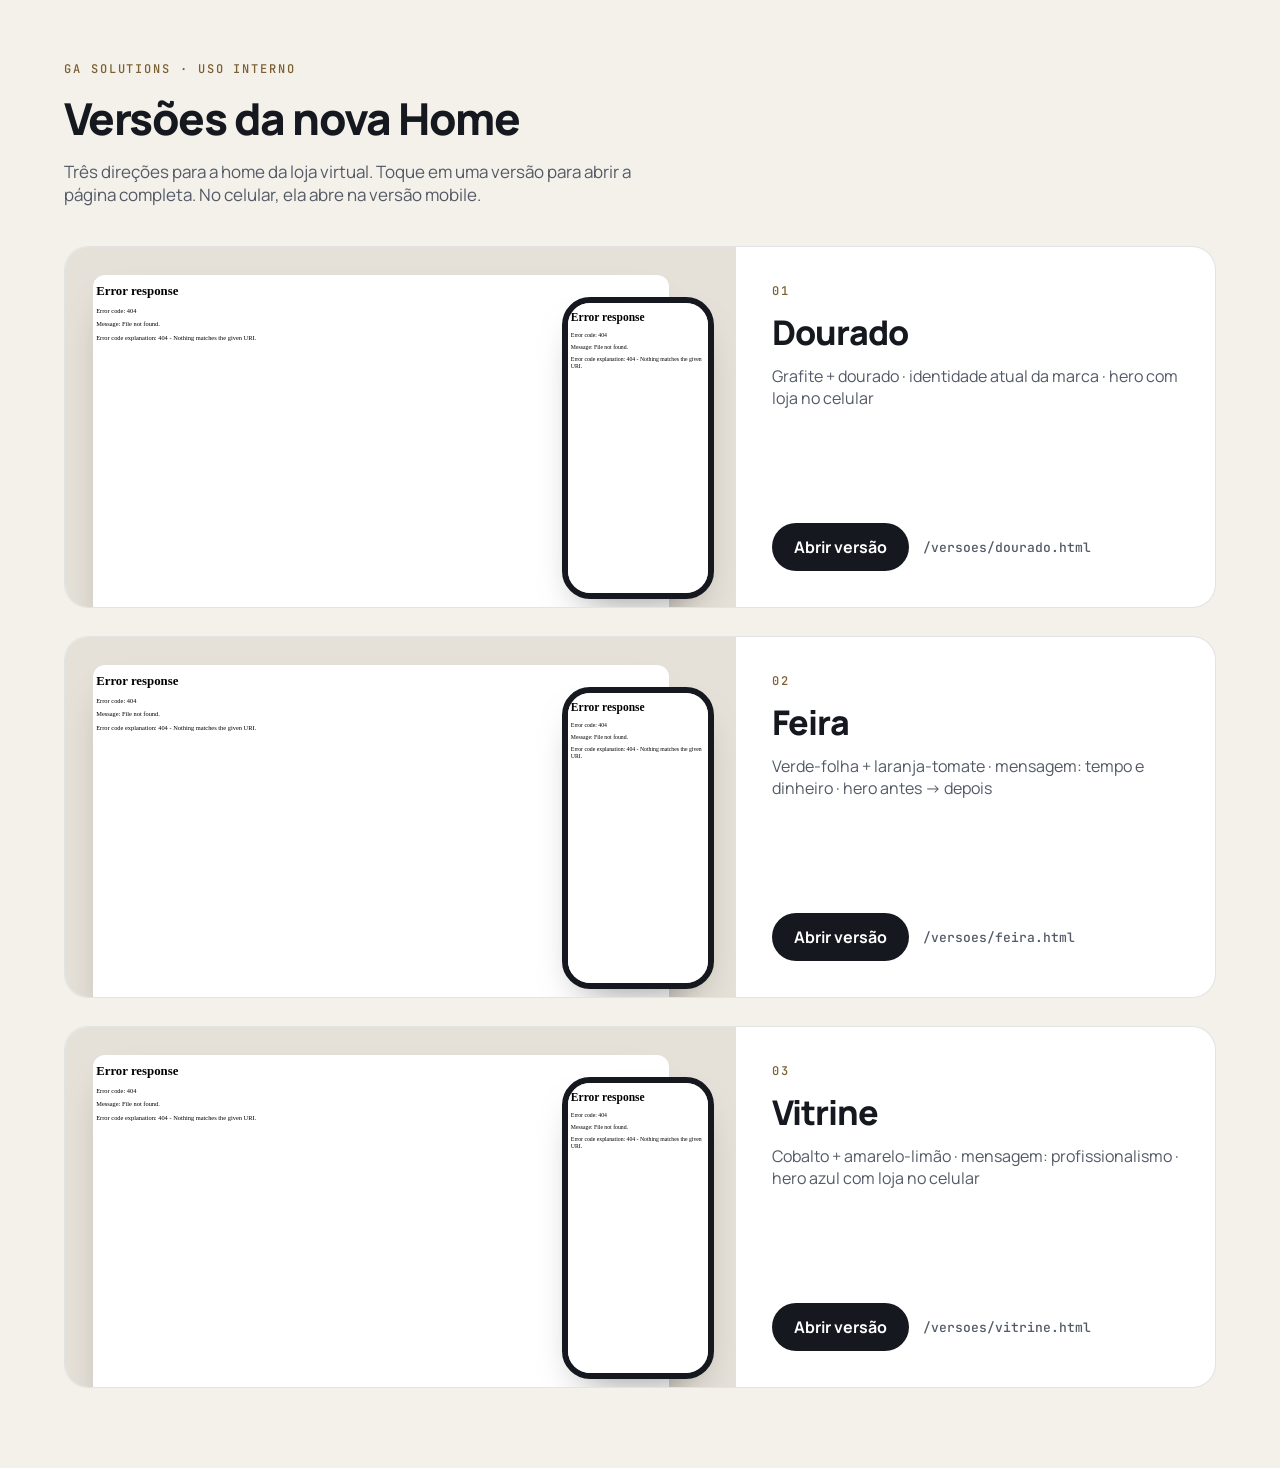
==== my-portfolio/public/index.html @ d81983e4 "Substitui main pelas 3 versões da home (antiga main em main_old) Co-Authored-By: Claude Opus 5.5 <no" ====
<!doctype html>
<html lang="pt-BR"><head><meta charset="utf-8"><meta name="viewport" content="width=device-width,initial-scale=1">
<meta name="robots" content="noindex,nofollow"><title>GA Solutions — Versões da Home</title>
<link rel="preconnect" href="https://fonts.googleapis.com"><link rel="preconnect" href="https://fonts.gstatic.com" crossorigin>
<link href="https://fonts.googleapis.com/css2?family=Bodoni+Moda:ital,opsz,wght@0,6..96,400;0,6..96,500;1,6..96,400;1,6..96,500&family=Manrope:wght@400;500;600;700;800&family=JetBrains+Mono:wght@500&display=swap" rel="stylesheet">
<style>
:root{--bg:#F4F1EA;--ink:#15191F;--muted:#535A66;--line:rgba(21,25,31,.12);--accent:#7A5F32}
*{box-sizing:border-box}body{margin:0;background:var(--bg);color:var(--ink);font-family:Manrope,system-ui,sans-serif;-webkit-font-smoothing:antialiased}
header{max-width:1200px;margin:0 auto;padding:56px 24px 8px}
header small{font:500 12px 'JetBrains Mono',monospace;letter-spacing:.16em;text-transform:uppercase;color:var(--accent)}
h1{font-size:44px;font-weight:800;letter-spacing:-.035em;margin:10px 0 0}
header p{color:var(--muted);font-size:17px;max-width:60ch;margin:12px 0 0}
main{max-width:1200px;margin:0 auto;padding:32px 24px 80px;display:grid;gap:28px}
.card{display:grid;grid-template-columns:1.4fr 1fr;background:#fff;border:1px solid var(--line);border-radius:24px;overflow:hidden}
.thumbs{position:relative;background:#E6E1D8;height:360px;overflow:hidden}
.thumbs iframe{border:0;pointer-events:none;transform-origin:0 0;background:#fff}
.tdesk{position:absolute;left:28px;top:28px;width:576px;height:360px;border-radius:12px 12px 0 0;overflow:hidden;box-shadow:0 20px 40px -20px rgba(0,0,0,.4)}
.tdesk iframe{width:1440px;height:900px;transform:scale(.4)}
.tmob{position:absolute;right:28px;top:56px;width:140px;height:290px;border-radius:22px;overflow:hidden;outline:6px solid var(--ink);box-shadow:0 20px 40px -16px rgba(0,0,0,.5)}
.tmob iframe{width:390px;height:808px;transform:scale(.359)}
.info{padding:36px;display:flex;flex-direction:column;gap:10px}
.n{font:500 12px 'JetBrains Mono',monospace;letter-spacing:.16em;color:var(--accent)}
.info h2{margin:0;font-size:34px;font-weight:800;letter-spacing:-.03em}
.info p{margin:0;color:var(--muted)}
.acts{margin-top:auto;display:flex;flex-wrap:wrap;gap:14px;align-items:center;padding-top:20px}
.go{display:inline-flex;align-items:center;height:48px;padding:0 22px;border-radius:999px;background:var(--ink);color:#fff;font-weight:700;text-decoration:none}
.go:hover{opacity:.9}
code{font:500 13px 'JetBrains Mono',monospace;color:var(--muted)}
@media(max-width:860px){.card{grid-template-columns:1fr}.thumbs{height:260px}.tdesk{left:16px;top:16px;width:432px;height:270px}.tdesk iframe{transform:scale(.3)}.tmob{right:16px;top:40px;width:110px;height:228px;border-radius:18px}.tmob iframe{transform:scale(.282)}h1{font-size:34px}.info{padding:24px}}
</style></head>
<body>
<header><small>GA Solutions · uso interno</small><h1>Versões da nova Home</h1>
<p>Três direções para a home da loja virtual. Toque em uma versão para abrir a página completa. No celular, ela abre na versão mobile.</p></header>
<main>
<article class="card">
 <div class="thumbs" aria-hidden="true">
  <div class="tdesk"><iframe src="/versoes/dourado.html" loading="lazy" tabindex="-1" title=""></iframe></div>
  <div class="tmob"><iframe src="/versoes/dourado.html" loading="lazy" tabindex="-1" title=""></iframe></div>
 </div>
 <div class="info"><span class="n">01</span><h2>Dourado</h2><p>Grafite + dourado · identidade atual da marca · hero com loja no celular</p>
  <div class="acts"><a class="go" href="/versoes/dourado.html">Abrir versão</a><code>/versoes/dourado.html</code></div></div>
</article>
<article class="card">
 <div class="thumbs" aria-hidden="true">
  <div class="tdesk"><iframe src="/versoes/feira.html" loading="lazy" tabindex="-1" title=""></iframe></div>
  <div class="tmob"><iframe src="/versoes/feira.html" loading="lazy" tabindex="-1" title=""></iframe></div>
 </div>
 <div class="info"><span class="n">02</span><h2>Feira</h2><p>Verde-folha + laranja-tomate · mensagem: tempo e dinheiro · hero antes → depois</p>
  <div class="acts"><a class="go" href="/versoes/feira.html">Abrir versão</a><code>/versoes/feira.html</code></div></div>
</article>
<article class="card">
 <div class="thumbs" aria-hidden="true">
  <div class="tdesk"><iframe src="/versoes/vitrine.html" loading="lazy" tabindex="-1" title=""></iframe></div>
  <div class="tmob"><iframe src="/versoes/vitrine.html" loading="lazy" tabindex="-1" title=""></iframe></div>
 </div>
 <div class="info"><span class="n">03</span><h2>Vitrine</h2><p>Cobalto + amarelo-limão · mensagem: profissionalismo · hero azul com loja no celular</p>
  <div class="acts"><a class="go" href="/versoes/vitrine.html">Abrir versão</a><code>/versoes/vitrine.html</code></div></div>
</article></main>
</body></html>
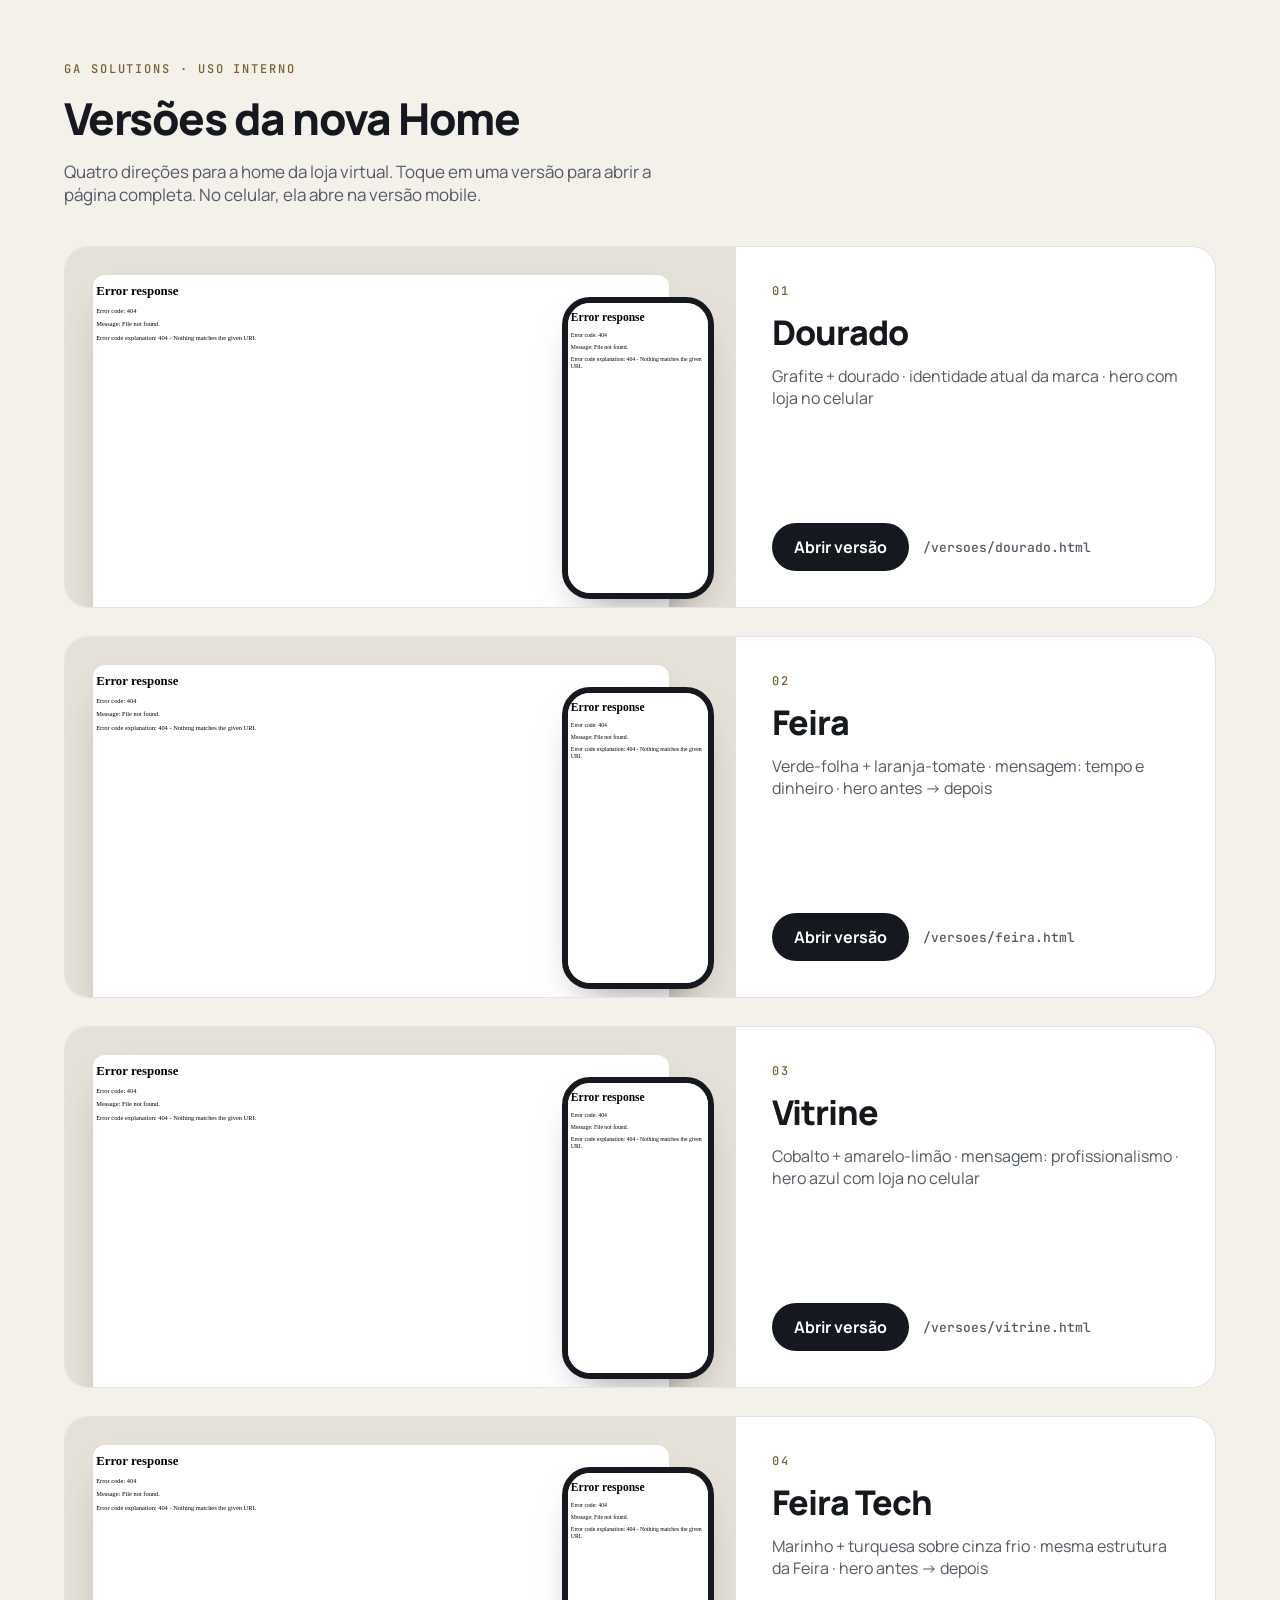
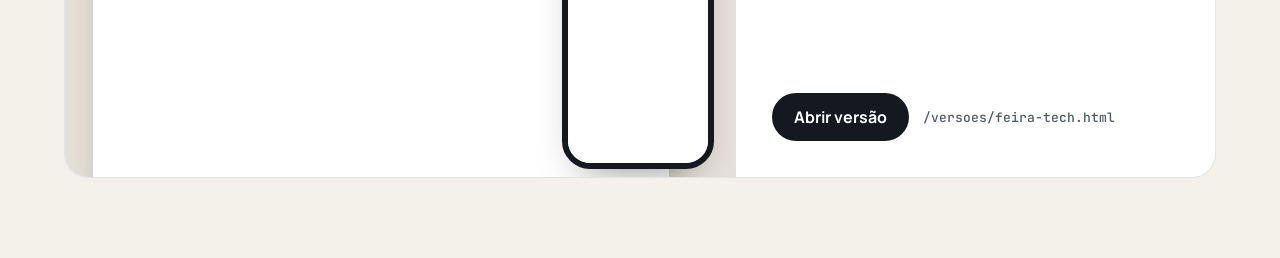
==== commit 0f0f2c3e: "Adiciona versão Feira Tech (marinho + turquesa) da home Mesma estrutura da Feira com nova paleta: fu" ====
--- a/my-portfolio/public/index.html
+++ b/my-portfolio/public/index.html
@@ -30,7 +30,7 @@
 </style></head>
 <body>
 <header><small>GA Solutions · uso interno</small><h1>Versões da nova Home</h1>
-<p>Três direções para a home da loja virtual. Toque em uma versão para abrir a página completa. No celular, ela abre na versão mobile.</p></header>
+<p>Quatro direções para a home da loja virtual. Toque em uma versão para abrir a página completa. No celular, ela abre na versão mobile.</p></header>
 <main>
 <article class="card">
  <div class="thumbs" aria-hidden="true">
@@ -55,5 +55,13 @@
  </div>
  <div class="info"><span class="n">03</span><h2>Vitrine</h2><p>Cobalto + amarelo-limão · mensagem: profissionalismo · hero azul com loja no celular</p>
   <div class="acts"><a class="go" href="/versoes/vitrine.html">Abrir versão</a><code>/versoes/vitrine.html</code></div></div>
+</article>
+<article class="card">
+ <div class="thumbs" aria-hidden="true">
+  <div class="tdesk"><iframe src="/versoes/feira-tech.html" loading="lazy" tabindex="-1" title=""></iframe></div>
+  <div class="tmob"><iframe src="/versoes/feira-tech.html" loading="lazy" tabindex="-1" title=""></iframe></div>
+ </div>
+ <div class="info"><span class="n">04</span><h2>Feira Tech</h2><p>Marinho + turquesa sobre cinza frio · mesma estrutura da Feira · hero antes → depois</p>
+  <div class="acts"><a class="go" href="/versoes/feira-tech.html">Abrir versão</a><code>/versoes/feira-tech.html</code></div></div>
 </article></main>
 </body></html>
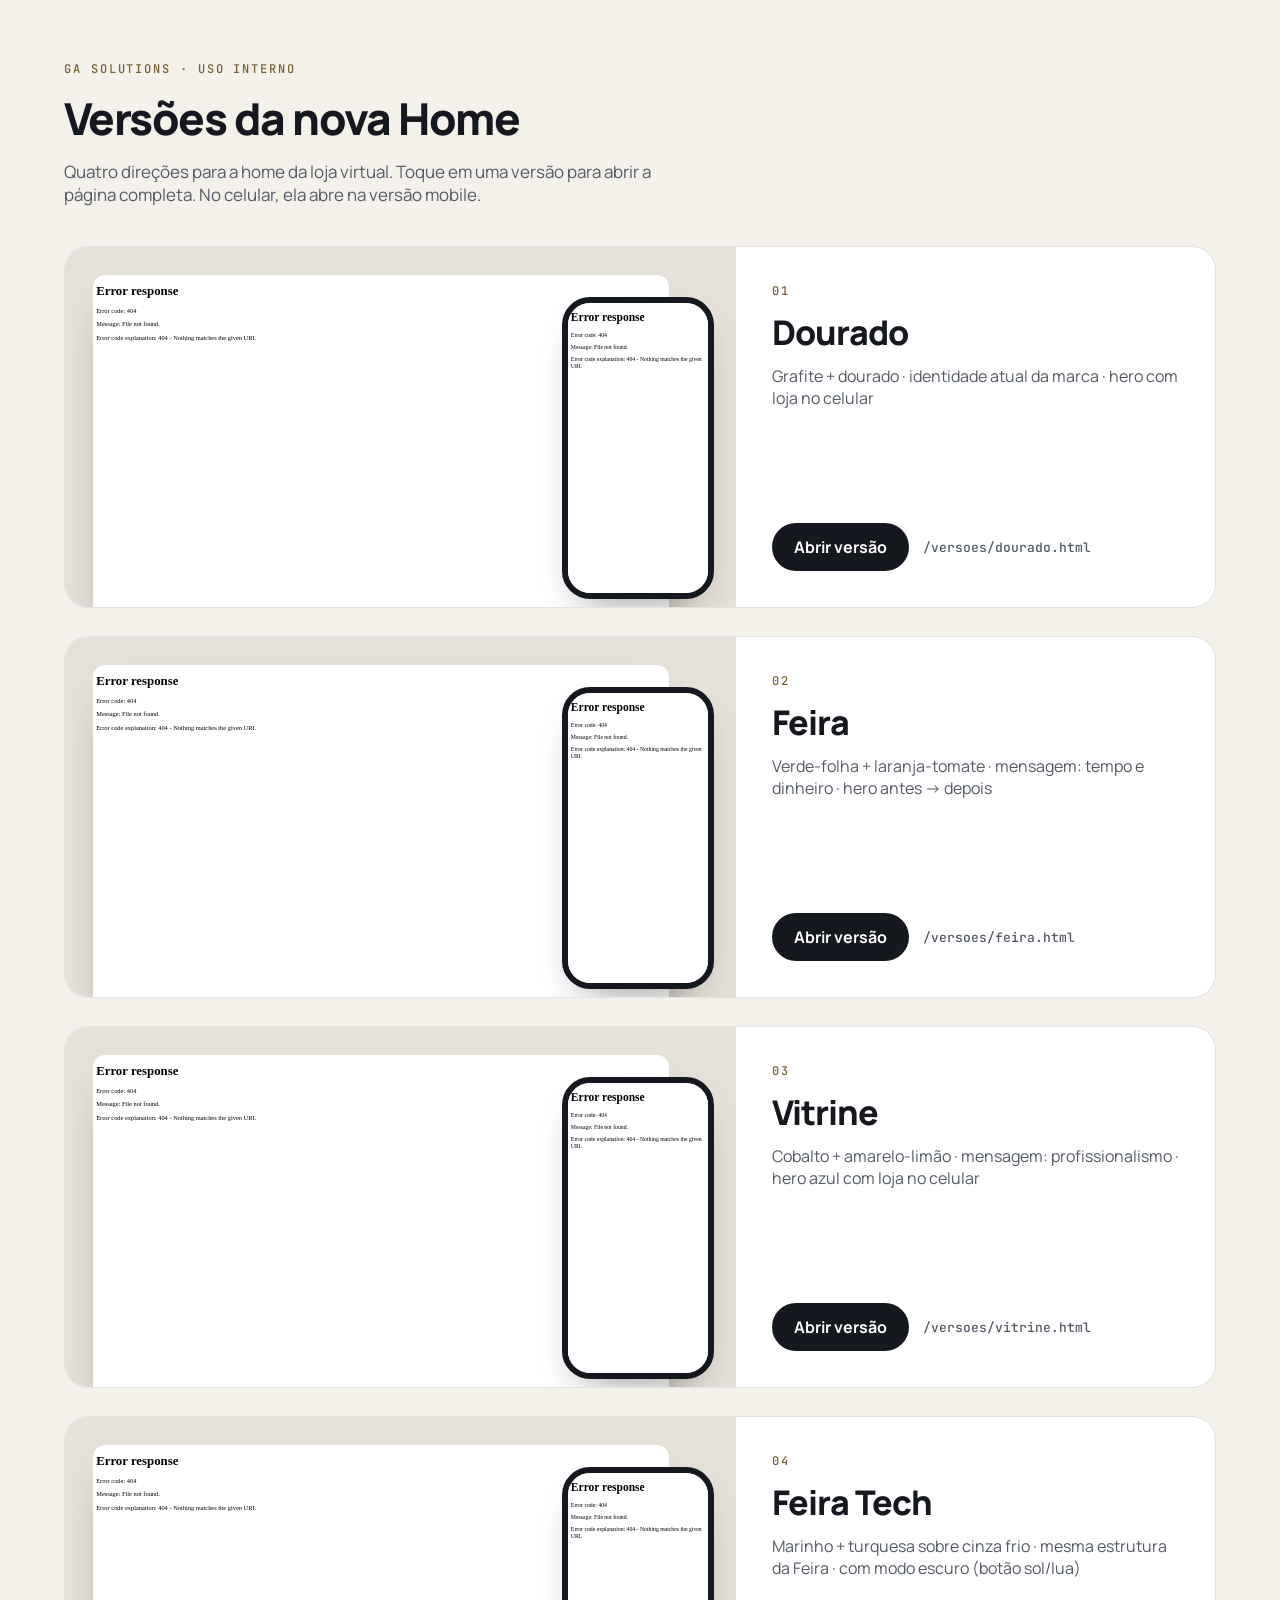
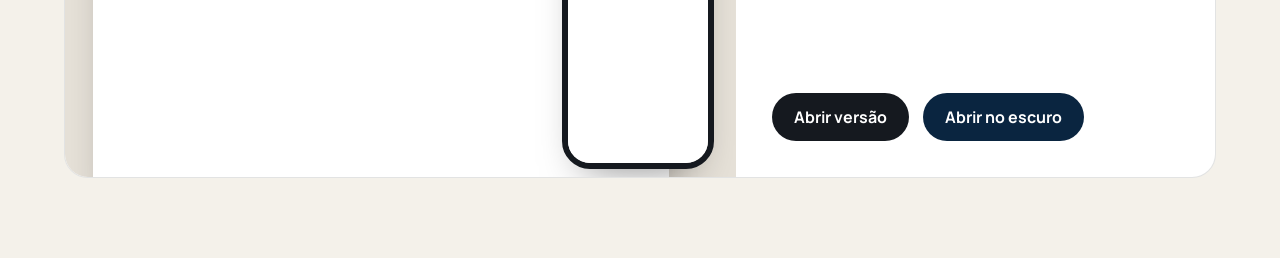
==== commit 800653c6: "Adiciona modo escuro à versão Feira Tech Botão sol/lua no topo; segue o tema do sistema por padrão, " ====
--- a/my-portfolio/public/index.html
+++ b/my-portfolio/public/index.html
@@ -61,7 +61,7 @@
   <div class="tdesk"><iframe src="/versoes/feira-tech.html" loading="lazy" tabindex="-1" title=""></iframe></div>
   <div class="tmob"><iframe src="/versoes/feira-tech.html" loading="lazy" tabindex="-1" title=""></iframe></div>
  </div>
- <div class="info"><span class="n">04</span><h2>Feira Tech</h2><p>Marinho + turquesa sobre cinza frio · mesma estrutura da Feira · hero antes → depois</p>
-  <div class="acts"><a class="go" href="/versoes/feira-tech.html">Abrir versão</a><code>/versoes/feira-tech.html</code></div></div>
+ <div class="info"><span class="n">04</span><h2>Feira Tech</h2><p>Marinho + turquesa sobre cinza frio · mesma estrutura da Feira · com modo escuro (botão sol/lua)</p>
+  <div class="acts"><a class="go" href="/versoes/feira-tech.html">Abrir versão</a><a class="go" href="/versoes/feira-tech.html?tema=escuro" style="background:#0A2540">Abrir no escuro</a></div></div>
 </article></main>
 </body></html>
